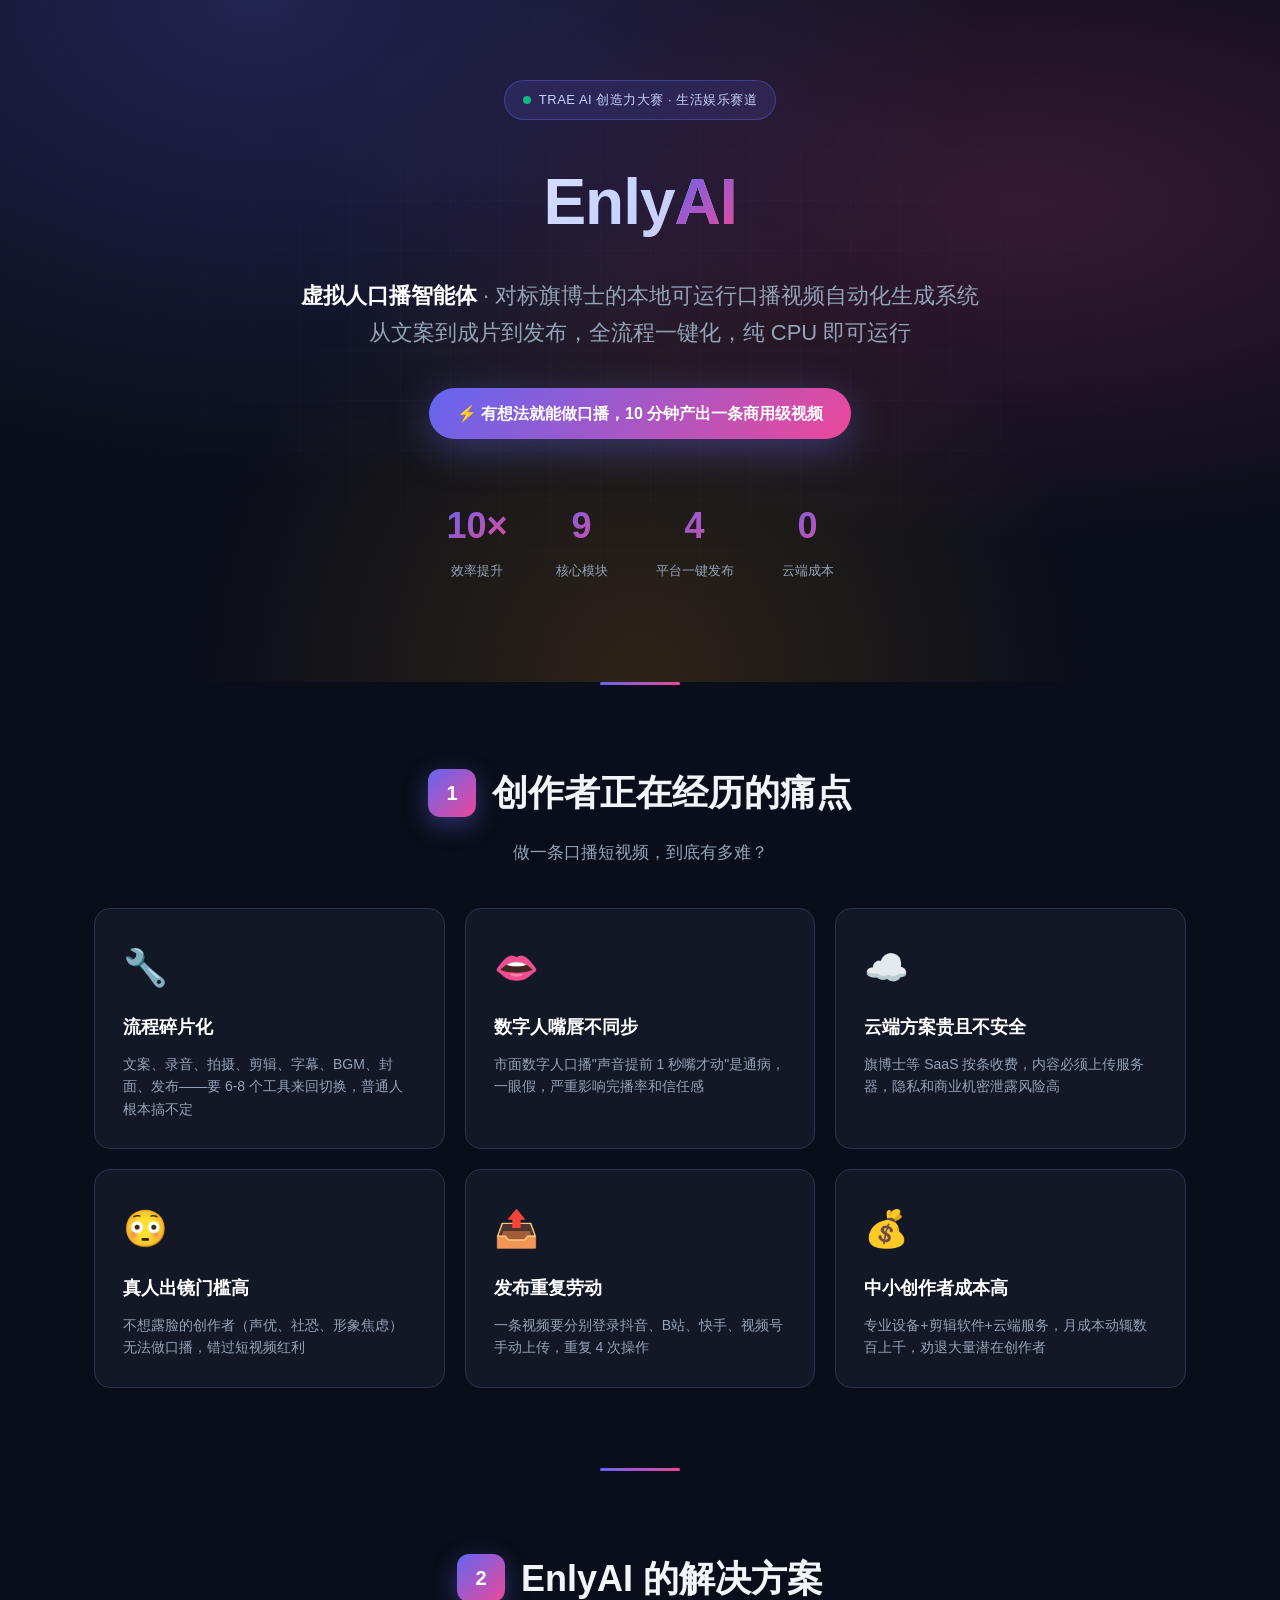
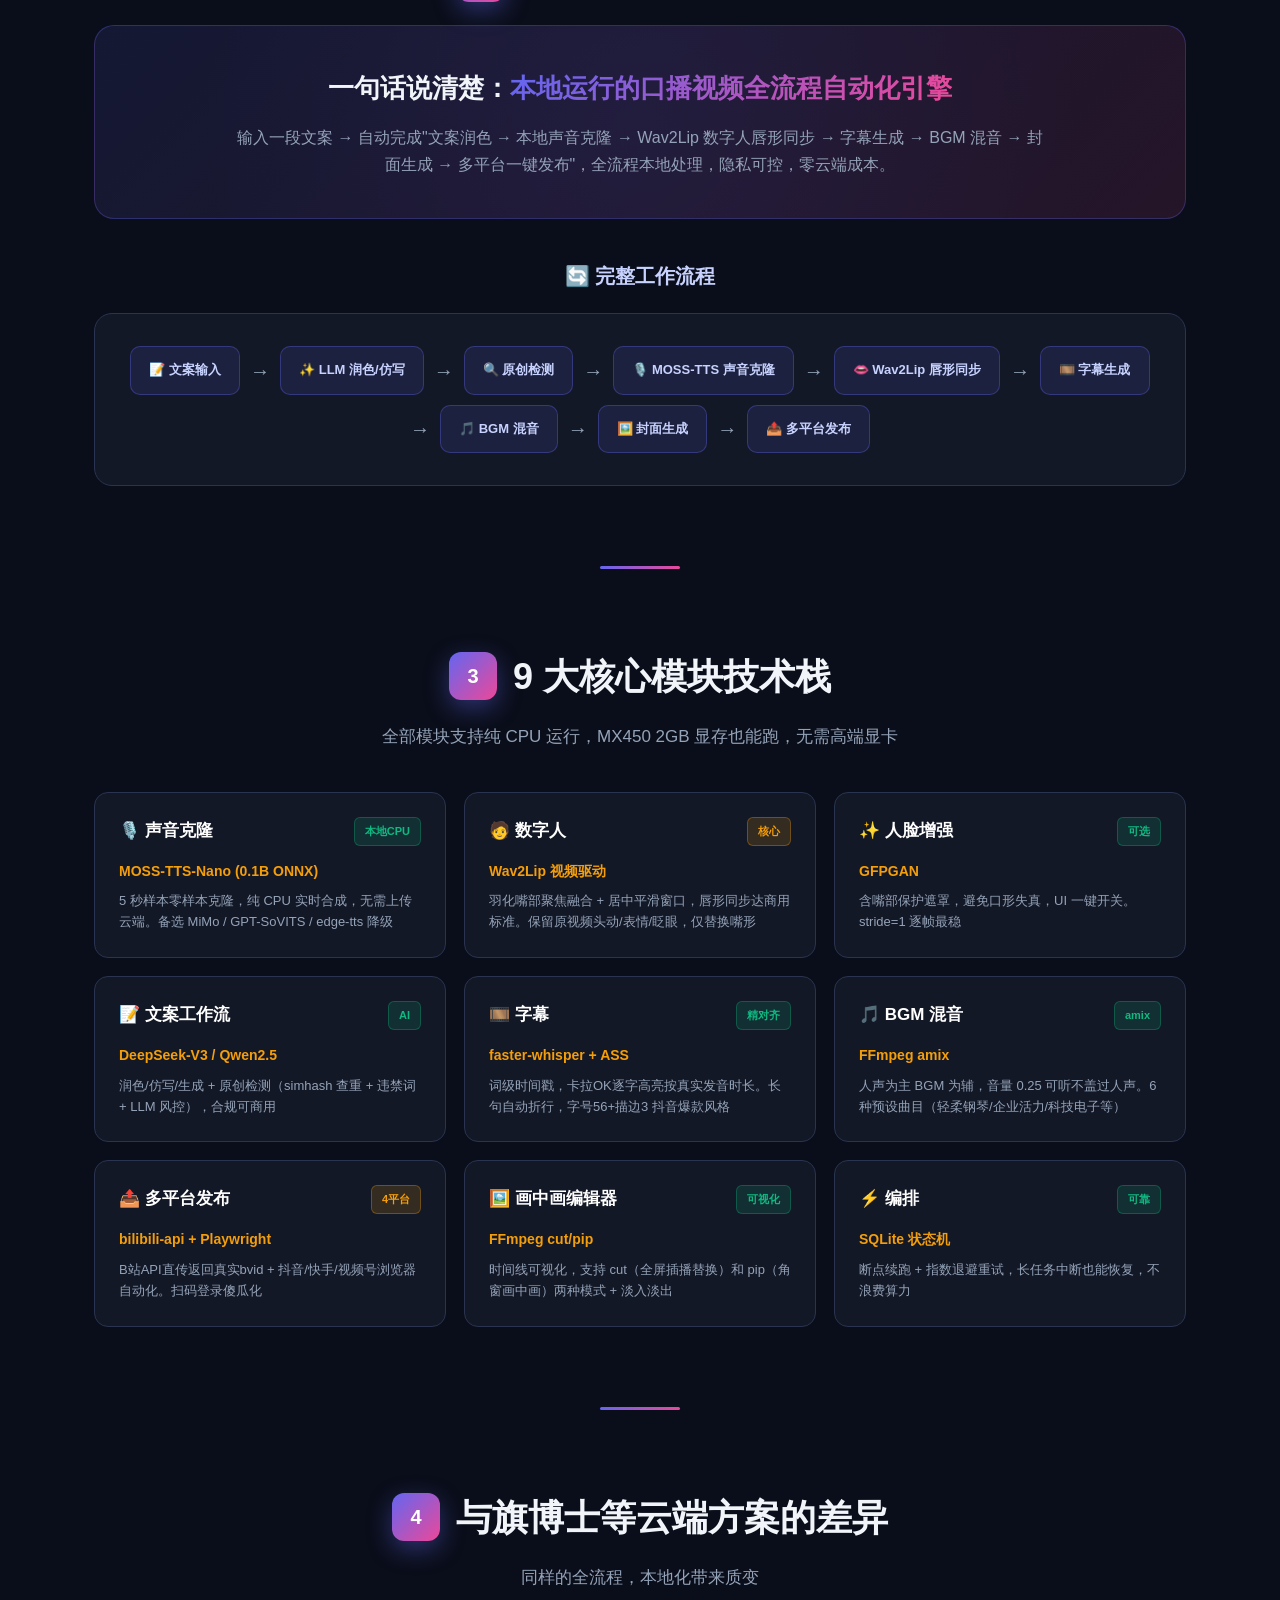
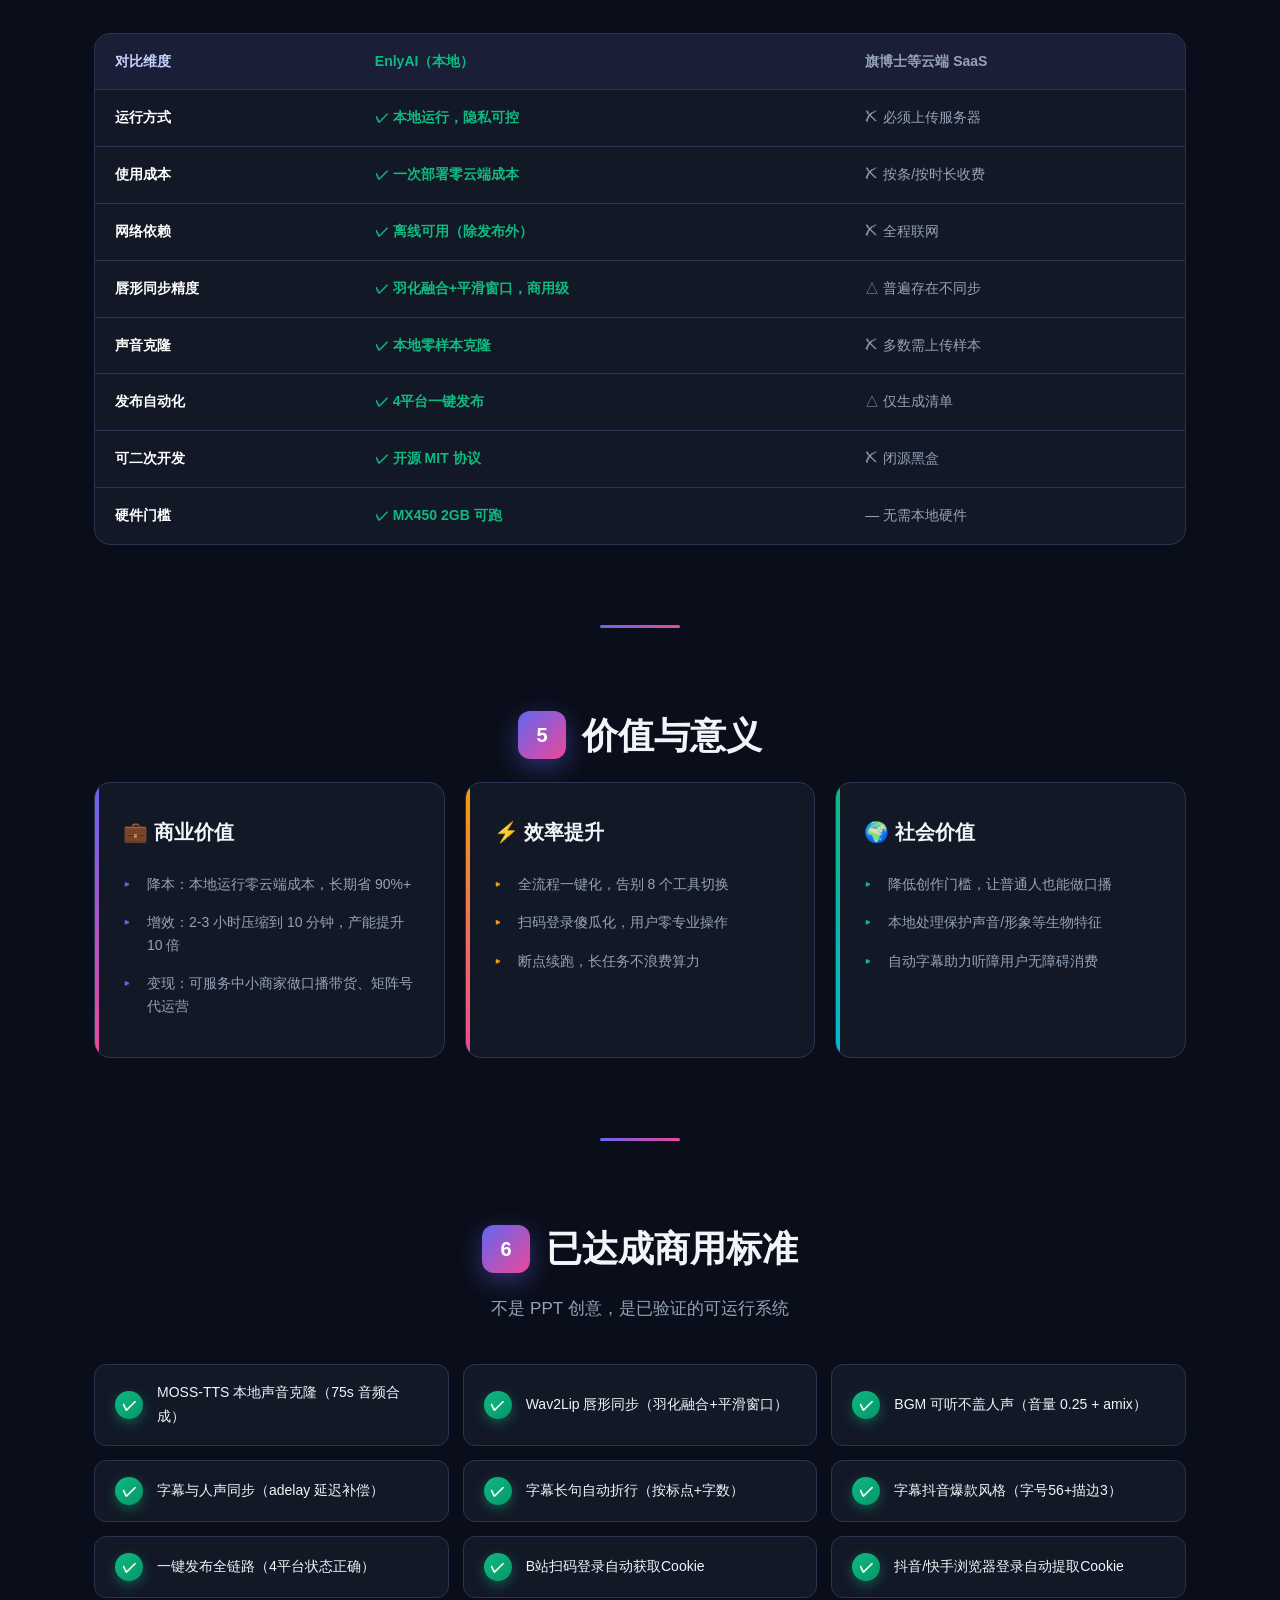
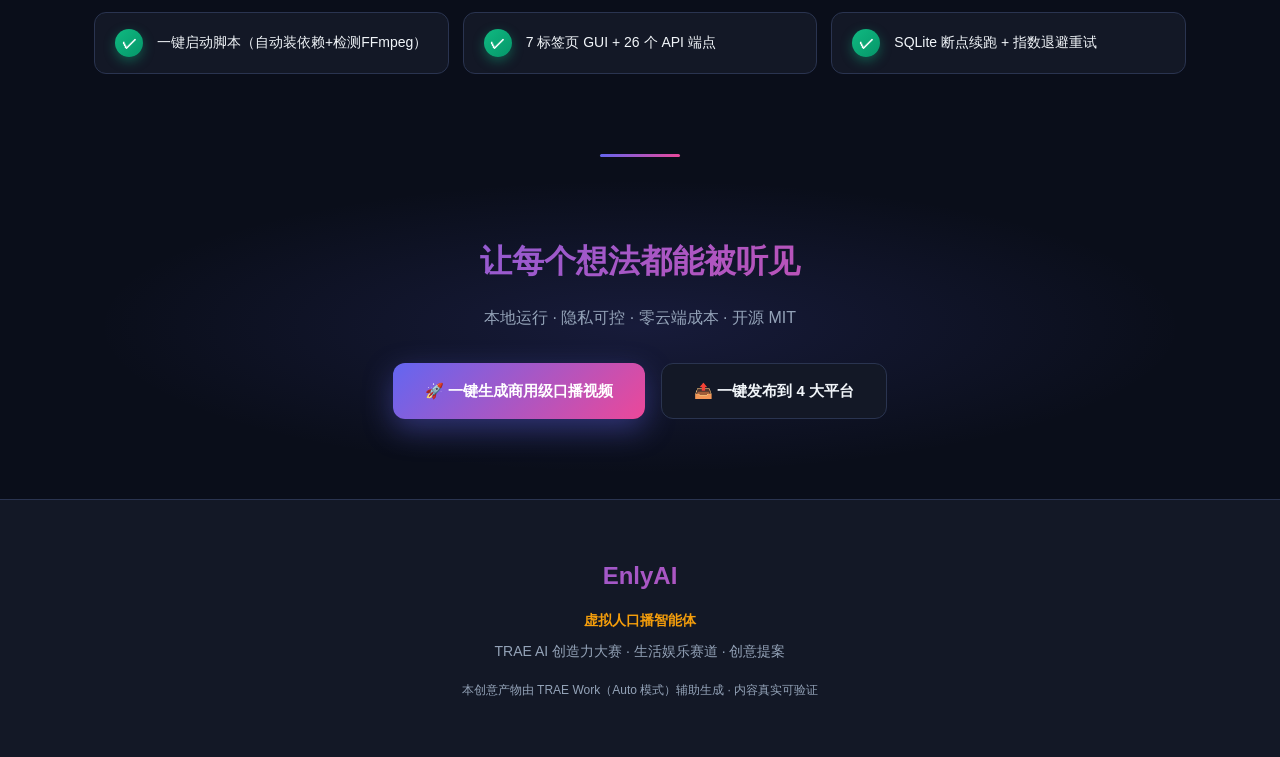
==== docs/contest/EnlyAI创意提案.html @ 4041bbb2 "docs: 添加比赛创意提案和报名文案" ====
<!DOCTYPE html>
<html lang="zh-CN">
<head>
<meta charset="UTF-8">
<meta name="viewport" content="width=device-width, initial-scale=1.0">
<title>EnlyAI · 虚拟人口播智能体 | TRAE AI 创造力大赛创意提案</title>
<style>
  :root {
    --primary: #6366f1;
    --primary-dark: #4f46e5;
    --accent: #f59e0b;
    --pink: #ec4899;
    --bg: #0a0e1a;
    --bg-card: #131826;
    --bg-card-2: #1a2138;
    --text: #f1f5f9;
    --text-muted: #94a3b8;
    --border: #2a3450;
    --success: #10b981;
    --gradient-1: linear-gradient(135deg, #6366f1 0%, #ec4899 100%);
    --gradient-2: linear-gradient(135deg, #f59e0b 0%, #ec4899 100%);
  }
  * { margin: 0; padding: 0; box-sizing: border-box; }
  html { scroll-behavior: smooth; }
  body {
    font-family: -apple-system, BlinkMacSystemFont, "Segoe UI", "PingFang SC", "Microsoft YaHei", sans-serif;
    background: var(--bg);
    color: var(--text);
    line-height: 1.7;
    min-height: 100vh;
    overflow-x: hidden;
  }
  .container { max-width: 1140px; margin: 0 auto; padding: 0 24px; }

  /* 动画 */
  @keyframes fadeInUp {
    from { opacity: 0; transform: translateY(30px); }
    to { opacity: 1; transform: translateY(0); }
  }
  @keyframes float {
    0%, 100% { transform: translateY(0); }
    50% { transform: translateY(-10px); }
  }
  @keyframes pulse-glow {
    0%, 100% { box-shadow: 0 0 20px rgba(99,102,241,0.3); }
    50% { box-shadow: 0 0 40px rgba(99,102,241,0.6); }
  }
  @keyframes shimmer {
    0% { background-position: -1000px 0; }
    100% { background-position: 1000px 0; }
  }

  /* Hero */
  .hero {
    position: relative;
    padding: 80px 24px 100px;
    text-align: center;
    overflow: hidden;
    background:
      radial-gradient(ellipse at 20% 0%, rgba(99,102,241,0.25) 0%, transparent 50%),
      radial-gradient(ellipse at 80% 30%, rgba(236,72,153,0.20) 0%, transparent 50%),
      radial-gradient(ellipse at 50% 100%, rgba(245,158,11,0.15) 0%, transparent 50%);
  }
  .hero::before {
    content: '';
    position: absolute;
    inset: 0;
    background-image:
      linear-gradient(rgba(99,102,241,0.04) 1px, transparent 1px),
      linear-gradient(90deg, rgba(99,102,241,0.04) 1px, transparent 1px);
    background-size: 50px 50px;
    mask-image: radial-gradient(ellipse at center, black 30%, transparent 70%);
  }
  .hero-content { position: relative; z-index: 1; max-width: 900px; margin: 0 auto; }
  .hero-badge {
    display: inline-flex;
    align-items: center;
    gap: 8px;
    padding: 8px 18px;
    background: rgba(99,102,241,0.15);
    border: 1px solid rgba(99,102,241,0.4);
    border-radius: 999px;
    font-size: 13px;
    color: #c7d2fe;
    margin-bottom: 28px;
    letter-spacing: 0.5px;
    animation: fadeInUp 0.6s ease-out;
  }
  .hero-badge .dot {
    width: 8px; height: 8px;
    background: var(--success);
    border-radius: 50%;
    animation: pulse-glow 2s infinite;
  }
  .hero h1 {
    font-size: 64px;
    font-weight: 800;
    margin-bottom: 20px;
    background: linear-gradient(135deg, #fff 0%, #c7d2fe 50%, #f9a8d4 100%);
    -webkit-background-clip: text;
    -webkit-text-fill-color: transparent;
    background-clip: text;
    letter-spacing: -1px;
    animation: fadeInUp 0.8s ease-out;
  }
  .hero h1 .ai-mark {
    background: var(--gradient-1);
    -webkit-background-clip: text;
    -webkit-text-fill-color: transparent;
    background-clip: text;
  }
  .hero-subtitle {
    font-size: 22px;
    color: var(--text-muted);
    max-width: 760px;
    margin: 0 auto 36px;
    animation: fadeInUp 1s ease-out;
  }
  .hero-subtitle strong { color: #fff; font-weight: 600; }
  .hero-tagline {
    display: inline-block;
    padding: 12px 28px;
    background: var(--gradient-1);
    border-radius: 999px;
    font-size: 16px;
    font-weight: 600;
    color: white;
    animation: fadeInUp 1.2s ease-out, float 3s ease-in-out infinite 1.2s;
    box-shadow: 0 10px 40px rgba(99,102,241,0.4);
  }
  .hero-stats {
    display: flex;
    justify-content: center;
    gap: 48px;
    margin-top: 56px;
    flex-wrap: wrap;
    animation: fadeInUp 1.4s ease-out;
  }
  .hero-stat { text-align: center; }
  .hero-stat .num {
    font-size: 36px;
    font-weight: 800;
    background: var(--gradient-1);
    -webkit-background-clip: text;
    -webkit-text-fill-color: transparent;
    background-clip: text;
  }
  .hero-stat .label { font-size: 13px; color: var(--text-muted); margin-top: 4px; }

  /* Sections */
  section { padding: 80px 0; position: relative; }
  section::before {
    content: '';
    position: absolute;
    top: 0; left: 50%;
    transform: translateX(-50%);
    width: 80px; height: 3px;
    background: var(--gradient-1);
    border-radius: 2px;
  }
  .section-title {
    font-size: 36px;
    font-weight: 700;
    margin-bottom: 16px;
    display: flex;
    align-items: center;
    gap: 16px;
    text-align: center;
    justify-content: center;
  }
  .section-title .num {
    display: inline-flex;
    align-items: center;
    justify-content: center;
    width: 48px; height: 48px;
    background: var(--gradient-1);
    border-radius: 12px;
    font-size: 20px;
    color: white;
    box-shadow: 0 8px 24px rgba(99,102,241,0.4);
  }
  .section-desc { color: var(--text-muted); margin-bottom: 40px; font-size: 17px; text-align: center; }

  /* Pain points */
  .pain-grid {
    display: grid;
    grid-template-columns: repeat(auto-fit, minmax(260px, 1fr));
    gap: 20px;
  }
  .pain-card {
    background: var(--bg-card);
    border: 1px solid var(--border);
    border-radius: 16px;
    padding: 28px;
    transition: all 0.3s cubic-bezier(0.4, 0, 0.2, 1);
    position: relative;
    overflow: hidden;
  }
  .pain-card::before {
    content: '';
    position: absolute;
    top: 0; left: 0; right: 0;
    height: 3px;
    background: var(--gradient-2);
    transform: scaleX(0);
    transform-origin: left;
    transition: transform 0.3s;
  }
  .pain-card:hover {
    transform: translateY(-6px);
    border-color: var(--pink);
    background: var(--bg-card-2);
  }
  .pain-card:hover::before { transform: scaleX(1); }
  .pain-card .icon {
    font-size: 36px;
    margin-bottom: 14px;
    display: inline-block;
  }
  .pain-card h3 { font-size: 18px; margin-bottom: 10px; color: #fff; }
  .pain-card p { font-size: 14px; color: var(--text-muted); line-height: 1.6; }

  /* Solution banner */
  .solution-banner {
    background: linear-gradient(135deg, rgba(99,102,241,0.12), rgba(236,72,153,0.12));
    border: 1px solid rgba(99,102,241,0.3);
    border-radius: 20px;
    padding: 40px;
    text-align: center;
    margin-bottom: 40px;
    position: relative;
    overflow: hidden;
  }
  .solution-banner::after {
    content: '';
    position: absolute;
    top: -50%; right: -50%;
    width: 200%; height: 200%;
    background: radial-gradient(circle, rgba(99,102,241,0.08) 0%, transparent 40%);
    animation: shimmer 8s linear infinite;
  }
  .solution-banner > * { position: relative; z-index: 1; }
  .solution-banner h3 { font-size: 26px; margin-bottom: 14px; }
  .solution-banner h3 .highlight {
    background: var(--gradient-1);
    -webkit-background-clip: text;
    -webkit-text-fill-color: transparent;
    background-clip: text;
  }
  .solution-banner p { color: var(--text-muted); max-width: 820px; margin: 0 auto; font-size: 16px; }

  /* Workflow */
  .workflow {
    display: flex;
    flex-wrap: wrap;
    gap: 10px;
    align-items: center;
    justify-content: center;
    padding: 32px;
    background: var(--bg-card);
    border-radius: 18px;
    border: 1px solid var(--border);
  }
  .workflow-step {
    padding: 12px 18px;
    background: rgba(99,102,241,0.12);
    border: 1px solid rgba(99,102,241,0.35);
    border-radius: 10px;
    font-size: 13px;
    font-weight: 600;
    color: #c7d2fe;
    transition: all 0.2s;
  }
  .workflow-step:hover {
    background: var(--primary);
    color: white;
    transform: scale(1.05);
  }
  .workflow-arrow { color: var(--text-muted); font-size: 20px; }

  /* Tech stack */
  .tech-grid {
    display: grid;
    grid-template-columns: repeat(auto-fit, minmax(300px, 1fr));
    gap: 18px;
  }
  .tech-card {
    background: var(--bg-card);
    border: 1px solid var(--border);
    border-radius: 14px;
    padding: 24px;
    transition: all 0.3s;
    position: relative;
  }
  .tech-card:hover {
    transform: translateY(-4px);
    border-color: var(--primary);
    background: var(--bg-card-2);
  }
  .tech-card .tech-header {
    display: flex;
    align-items: center;
    justify-content: space-between;
    margin-bottom: 14px;
  }
  .tech-card h4 { font-size: 17px; color: #fff; display: flex; align-items: center; gap: 8px; }
  .tech-card .tech-tag {
    font-size: 11px;
    padding: 4px 10px;
    background: rgba(16,185,129,0.15);
    color: var(--success);
    border-radius: 6px;
    font-weight: 600;
    border: 1px solid rgba(16,185,129,0.3);
  }
  .tech-card .tech-tag.core {
    background: rgba(245,158,11,0.15);
    color: var(--accent);
    border-color: rgba(245,158,11,0.3);
  }
  .tech-card .tech-name {
    color: var(--accent);
    font-weight: 600;
    margin-bottom: 8px;
    font-size: 14px;
  }
  .tech-card .tech-desc { font-size: 13px; color: var(--text-muted); line-height: 1.6; }

  /* Comparison */
  .compare-wrap {
    background: var(--bg-card);
    border-radius: 16px;
    overflow: hidden;
    border: 1px solid var(--border);
  }
  .compare-table {
    width: 100%;
    border-collapse: collapse;
  }
  .compare-table th, .compare-table td {
    padding: 16px 20px;
    text-align: left;
    border-bottom: 1px solid var(--border);
    font-size: 14px;
  }
  .compare-table th {
    background: rgba(99,102,241,0.08);
    font-weight: 700;
    color: #c7d2fe;
    font-size: 14px;
  }
  .compare-table tr:last-child td { border-bottom: none; }
  .compare-table tr:hover { background: rgba(99,102,241,0.05); }
  .compare-table .col-kr { color: var(--success); font-weight: 600; }
  .compare-table .col-other { color: var(--text-muted); }
  .compare-table .dim { color: #fff; font-weight: 600; }

  /* Value */
  .value-grid {
    display: grid;
    grid-template-columns: repeat(auto-fit, minmax(280px, 1fr));
    gap: 20px;
  }
  .value-card {
    background: var(--bg-card);
    border: 1px solid var(--border);
    border-radius: 16px;
    padding: 32px 28px;
    position: relative;
    overflow: hidden;
    transition: all 0.3s;
  }
  .value-card:hover { transform: translateY(-4px); }
  .value-card::before {
    content: '';
    position: absolute;
    top: 0; left: 0; bottom: 0;
    width: 4px;
    background: var(--gradient-1);
  }
  .value-card.accent::before { background: var(--gradient-2); }
  .value-card.success::before { background: linear-gradient(135deg, #10b981 0%, #06b6d4 100%); }
  .value-card h4 { font-size: 20px; margin-bottom: 16px; display: flex; align-items: center; gap: 10px; }
  .value-card ul { list-style: none; padding: 0; }
  .value-card li {
    font-size: 14px;
    color: var(--text-muted);
    padding: 8px 0;
    padding-left: 24px;
    position: relative;
    line-height: 1.6;
  }
  .value-card li::before {
    content: "▸";
    position: absolute;
    left: 0;
    color: var(--primary);
    font-weight: 700;
  }
  .value-card.accent li::before { color: var(--accent); }
  .value-card.success li::before { color: var(--success); }

  /* Verified */
  .verified-list {
    display: grid;
    grid-template-columns: repeat(auto-fit, minmax(320px, 1fr));
    gap: 14px;
  }
  .verified-item {
    display: flex;
    align-items: center;
    gap: 14px;
    padding: 16px 20px;
    background: var(--bg-card);
    border: 1px solid var(--border);
    border-radius: 12px;
    transition: all 0.2s;
  }
  .verified-item:hover {
    border-color: var(--success);
    background: var(--bg-card-2);
  }
  .verified-item .check {
    width: 28px; height: 28px;
    background: linear-gradient(135deg, #10b981 0%, #059669 100%);
    border-radius: 50%;
    display: flex; align-items: center; justify-content: center;
    color: white; font-size: 15px; font-weight: 700;
    flex-shrink: 0;
    box-shadow: 0 4px 12px rgba(16,185,129,0.4);
  }
  .verified-item span { font-size: 14px; }

  /* CTA */
  .cta {
    text-align: center;
    padding: 80px 24px;
    background:
      radial-gradient(ellipse at center, rgba(99,102,241,0.15) 0%, transparent 60%);
  }
  .cta h2 {
    font-size: 32px;
    margin-bottom: 16px;
    background: var(--gradient-1);
    -webkit-background-clip: text;
    -webkit-text-fill-color: transparent;
    background-clip: text;
  }
  .cta p { color: var(--text-muted); margin-bottom: 32px; font-size: 16px; }
  .cta-buttons { display: flex; gap: 16px; justify-content: center; flex-wrap: wrap; }
  .cta-btn {
    padding: 14px 32px;
    border-radius: 12px;
    font-size: 15px;
    font-weight: 600;
    text-decoration: none;
    display: inline-flex;
    align-items: center;
    gap: 8px;
    transition: all 0.2s;
  }
  .cta-btn.primary {
    background: var(--gradient-1);
    color: white;
    box-shadow: 0 10px 30px rgba(99,102,241,0.4);
  }
  .cta-btn.primary:hover { transform: translateY(-2px); box-shadow: 0 14px 40px rgba(99,102,241,0.5); }
  .cta-btn.secondary {
    background: var(--bg-card);
    color: var(--text);
    border: 1px solid var(--border);
  }

  /* Footer */
  .footer {
    text-align: center;
    padding: 56px 24px;
    color: var(--text-muted);
    font-size: 14px;
    border-top: 1px solid var(--border);
    background: var(--bg-card);
  }
  .footer strong { color: var(--accent); }
  .footer .logo {
    font-size: 24px;
    font-weight: 800;
    margin-bottom: 12px;
    background: var(--gradient-1);
    -webkit-background-clip: text;
    -webkit-text-fill-color: transparent;
    background-clip: text;
  }

  @media (max-width: 768px) {
    .hero h1 { font-size: 42px; }
    .hero-subtitle { font-size: 17px; }
    .section-title { font-size: 26px; flex-direction: column; gap: 8px; }
    .workflow { flex-direction: column; }
    .workflow-arrow { transform: rotate(90deg); }
    .hero-stats { gap: 32px; }
    .hero-stat .num { font-size: 28px; }
  }
</style>
</head>
<body>

<!-- Hero -->
<header class="hero">
  <div class="hero-content">
    <span class="hero-badge">
      <span class="dot"></span>
      TRAE AI 创造力大赛 · 生活娱乐赛道
    </span>
    <h1>Enly<span class="ai-mark">AI</span></h1>
    <p class="hero-subtitle">
      <strong>虚拟人口播智能体</strong> · 对标旗博士的本地可运行口播视频自动化生成系统<br>
      从文案到成片到发布，全流程一键化，纯 CPU 即可运行
    </p>
    <div class="hero-tagline">⚡ 有想法就能做口播，10 分钟产出一条商用级视频</div>

    <div class="hero-stats">
      <div class="hero-stat">
        <div class="num">10×</div>
        <div class="label">效率提升</div>
      </div>
      <div class="hero-stat">
        <div class="num">9</div>
        <div class="label">核心模块</div>
      </div>
      <div class="hero-stat">
        <div class="num">4</div>
        <div class="label">平台一键发布</div>
      </div>
      <div class="hero-stat">
        <div class="num">0</div>
        <div class="label">云端成本</div>
      </div>
    </div>
  </div>
</header>

<!-- 1. 痛点 -->
<section>
  <div class="container">
    <h2 class="section-title"><span class="num">1</span>创作者正在经历的痛点</h2>
    <p class="section-desc">做一条口播短视频，到底有多难？</p>
    <div class="pain-grid">
      <div class="pain-card">
        <div class="icon">🔧</div>
        <h3>流程碎片化</h3>
        <p>文案、录音、拍摄、剪辑、字幕、BGM、封面、发布——要 6-8 个工具来回切换，普通人根本搞不定</p>
      </div>
      <div class="pain-card">
        <div class="icon">👄</div>
        <h3>数字人嘴唇不同步</h3>
        <p>市面数字人口播"声音提前 1 秒嘴才动"是通病，一眼假，严重影响完播率和信任感</p>
      </div>
      <div class="pain-card">
        <div class="icon">☁️</div>
        <h3>云端方案贵且不安全</h3>
        <p>旗博士等 SaaS 按条收费，内容必须上传服务器，隐私和商业机密泄露风险高</p>
      </div>
      <div class="pain-card">
        <div class="icon">😳</div>
        <h3>真人出镜门槛高</h3>
        <p>不想露脸的创作者（声优、社恐、形象焦虑）无法做口播，错过短视频红利</p>
      </div>
      <div class="pain-card">
        <div class="icon">📤</div>
        <h3>发布重复劳动</h3>
        <p>一条视频要分别登录抖音、B站、快手、视频号手动上传，重复 4 次操作</p>
      </div>
      <div class="pain-card">
        <div class="icon">💰</div>
        <h3>中小创作者成本高</h3>
        <p>专业设备+剪辑软件+云端服务，月成本动辄数百上千，劝退大量潜在创作者</p>
      </div>
    </div>
  </div>
</section>

<!-- 2. 解决方案 -->
<section>
  <div class="container">
    <h2 class="section-title"><span class="num">2</span>EnlyAI 的解决方案</h2>
    <div class="solution-banner">
      <h3>一句话说清楚：<span class="highlight">本地运行的口播视频全流程自动化引擎</span></h3>
      <p>输入一段文案 → 自动完成"文案润色 → 本地声音克隆 → Wav2Lip 数字人唇形同步 → 字幕生成 → BGM 混音 → 封面生成 → 多平台一键发布"，全流程本地处理，隐私可控，零云端成本。</p>
    </div>

    <h3 style="margin: 40px 0 20px; text-align:center; color:#c7d2fe; font-size:20px;">🔄 完整工作流程</h3>
    <div class="workflow">
      <span class="workflow-step">📝 文案输入</span>
      <span class="workflow-arrow">→</span>
      <span class="workflow-step">✨ LLM 润色/仿写</span>
      <span class="workflow-arrow">→</span>
      <span class="workflow-step">🔍 原创检测</span>
      <span class="workflow-arrow">→</span>
      <span class="workflow-step">🎙️ MOSS-TTS 声音克隆</span>
      <span class="workflow-arrow">→</span>
      <span class="workflow-step">👄 Wav2Lip 唇形同步</span>
      <span class="workflow-arrow">→</span>
      <span class="workflow-step">🎞️ 字幕生成</span>
      <span class="workflow-arrow">→</span>
      <span class="workflow-step">🎵 BGM 混音</span>
      <span class="workflow-arrow">→</span>
      <span class="workflow-step">🖼️ 封面生成</span>
      <span class="workflow-arrow">→</span>
      <span class="workflow-step">📤 多平台发布</span>
    </div>
  </div>
</section>

<!-- 3. 技术栈 -->
<section>
  <div class="container">
    <h2 class="section-title"><span class="num">3</span>9 大核心模块技术栈</h2>
    <p class="section-desc">全部模块支持纯 CPU 运行，MX450 2GB 显存也能跑，无需高端显卡</p>
    <div class="tech-grid">
      <div class="tech-card">
        <div class="tech-header"><h4>🎙️ 声音克隆</h4><span class="tech-tag">本地CPU</span></div>
        <div class="tech-name">MOSS-TTS-Nano (0.1B ONNX)</div>
        <div class="tech-desc">5 秒样本零样本克隆，纯 CPU 实时合成，无需上传云端。备选 MiMo / GPT-SoVITS / edge-tts 降级</div>
      </div>
      <div class="tech-card">
        <div class="tech-header"><h4>🧑 数字人</h4><span class="tech-tag core">核心</span></div>
        <div class="tech-name">Wav2Lip 视频驱动</div>
        <div class="tech-desc">羽化嘴部聚焦融合 + 居中平滑窗口，唇形同步达商用标准。保留原视频头动/表情/眨眼，仅替换嘴形</div>
      </div>
      <div class="tech-card">
        <div class="tech-header"><h4>✨ 人脸增强</h4><span class="tech-tag">可选</span></div>
        <div class="tech-name">GFPGAN</div>
        <div class="tech-desc">含嘴部保护遮罩，避免口形失真，UI 一键开关。stride=1 逐帧最稳</div>
      </div>
      <div class="tech-card">
        <div class="tech-header"><h4>📝 文案工作流</h4><span class="tech-tag">AI</span></div>
        <div class="tech-name">DeepSeek-V3 / Qwen2.5</div>
        <div class="tech-desc">润色/仿写/生成 + 原创检测（simhash 查重 + 违禁词 + LLM 风控），合规可商用</div>
      </div>
      <div class="tech-card">
        <div class="tech-header"><h4>🎞️ 字幕</h4><span class="tech-tag">精对齐</span></div>
        <div class="tech-name">faster-whisper + ASS</div>
        <div class="tech-desc">词级时间戳，卡拉OK逐字高亮按真实发音时长。长句自动折行，字号56+描边3 抖音爆款风格</div>
      </div>
      <div class="tech-card">
        <div class="tech-header"><h4>🎵 BGM 混音</h4><span class="tech-tag">amix</span></div>
        <div class="tech-name">FFmpeg amix</div>
        <div class="tech-desc">人声为主 BGM 为辅，音量 0.25 可听不盖过人声。6 种预设曲目（轻柔钢琴/企业活力/科技电子等）</div>
      </div>
      <div class="tech-card">
        <div class="tech-header"><h4>📤 多平台发布</h4><span class="tech-tag core">4平台</span></div>
        <div class="tech-name">bilibili-api + Playwright</div>
        <div class="tech-desc">B站API直传返回真实bvid + 抖音/快手/视频号浏览器自动化。扫码登录傻瓜化</div>
      </div>
      <div class="tech-card">
        <div class="tech-header"><h4>🖼️ 画中画编辑器</h4><span class="tech-tag">可视化</span></div>
        <div class="tech-name">FFmpeg cut/pip</div>
        <div class="tech-desc">时间线可视化，支持 cut（全屏插播替换）和 pip（角窗画中画）两种模式 + 淡入淡出</div>
      </div>
      <div class="tech-card">
        <div class="tech-header"><h4>⚡ 编排</h4><span class="tech-tag">可靠</span></div>
        <div class="tech-name">SQLite 状态机</div>
        <div class="tech-desc">断点续跑 + 指数退避重试，长任务中断也能恢复，不浪费算力</div>
      </div>
    </div>
  </div>
</section>

<!-- 4. 差异化对比 -->
<section>
  <div class="container">
    <h2 class="section-title"><span class="num">4</span>与旗博士等云端方案的差异</h2>
    <p class="section-desc">同样的全流程，本地化带来质变</p>
    <div class="compare-wrap">
      <table class="compare-table">
        <thead>
          <tr>
            <th>对比维度</th>
            <th style="color:var(--success)">EnlyAI（本地）</th>
            <th style="color:var(--text-muted)">旗博士等云端 SaaS</th>
          </tr>
        </thead>
        <tbody>
          <tr><td class="dim">运行方式</td><td class="col-kr">✓ 本地运行，隐私可控</td><td class="col-other">✗ 必须上传服务器</td></tr>
          <tr><td class="dim">使用成本</td><td class="col-kr">✓ 一次部署零云端成本</td><td class="col-other">✗ 按条/按时长收费</td></tr>
          <tr><td class="dim">网络依赖</td><td class="col-kr">✓ 离线可用（除发布外）</td><td class="col-other">✗ 全程联网</td></tr>
          <tr><td class="dim">唇形同步精度</td><td class="col-kr">✓ 羽化融合+平滑窗口，商用级</td><td class="col-other">△ 普遍存在不同步</td></tr>
          <tr><td class="dim">声音克隆</td><td class="col-kr">✓ 本地零样本克隆</td><td class="col-other">✗ 多数需上传样本</td></tr>
          <tr><td class="dim">发布自动化</td><td class="col-kr">✓ 4平台一键发布</td><td class="col-other">△ 仅生成清单</td></tr>
          <tr><td class="dim">可二次开发</td><td class="col-kr">✓ 开源 MIT 协议</td><td class="col-other">✗ 闭源黑盒</td></tr>
          <tr><td class="dim">硬件门槛</td><td class="col-kr">✓ MX450 2GB 可跑</td><td class="col-other">— 无需本地硬件</td></tr>
        </tbody>
      </table>
    </div>
  </div>
</section>

<!-- 5. 价值 -->
<section>
  <div class="container">
    <h2 class="section-title"><span class="num">5</span>价值与意义</h2>
    <div class="value-grid">
      <div class="value-card">
        <h4>💼 商业价值</h4>
        <ul>
          <li>降本：本地运行零云端成本，长期省 90%+</li>
          <li>增效：2-3 小时压缩到 10 分钟，产能提升 10 倍</li>
          <li>变现：可服务中小商家做口播带货、矩阵号代运营</li>
        </ul>
      </div>
      <div class="value-card accent">
        <h4>⚡ 效率提升</h4>
        <ul>
          <li>全流程一键化，告别 8 个工具切换</li>
          <li>扫码登录傻瓜化，用户零专业操作</li>
          <li>断点续跑，长任务不浪费算力</li>
        </ul>
      </div>
      <div class="value-card success">
        <h4>🌍 社会价值</h4>
        <ul>
          <li>降低创作门槛，让普通人也能做口播</li>
          <li>本地处理保护声音/形象等生物特征</li>
          <li>自动字幕助力听障用户无障碍消费</li>
        </ul>
      </div>
    </div>
  </div>
</section>

<!-- 6. 已验证 -->
<section>
  <div class="container">
    <h2 class="section-title"><span class="num">6</span>已达成商用标准</h2>
    <p class="section-desc">不是 PPT 创意，是已验证的可运行系统</p>
    <div class="verified-list">
      <div class="verified-item"><div class="check">✓</div><span>MOSS-TTS 本地声音克隆（75s 音频合成）</span></div>
      <div class="verified-item"><div class="check">✓</div><span>Wav2Lip 唇形同步（羽化融合+平滑窗口）</span></div>
      <div class="verified-item"><div class="check">✓</div><span>BGM 可听不盖人声（音量 0.25 + amix）</span></div>
      <div class="verified-item"><div class="check">✓</div><span>字幕与人声同步（adelay 延迟补偿）</span></div>
      <div class="verified-item"><div class="check">✓</div><span>字幕长句自动折行（按标点+字数）</span></div>
      <div class="verified-item"><div class="check">✓</div><span>字幕抖音爆款风格（字号56+描边3）</span></div>
      <div class="verified-item"><div class="check">✓</div><span>一键发布全链路（4平台状态正确）</span></div>
      <div class="verified-item"><div class="check">✓</div><span>B站扫码登录自动获取Cookie</span></div>
      <div class="verified-item"><div class="check">✓</div><span>抖音/快手浏览器登录自动提取Cookie</span></div>
      <div class="verified-item"><div class="check">✓</div><span>一键启动脚本（自动装依赖+检测FFmpeg）</span></div>
      <div class="verified-item"><div class="check">✓</div><span>7 标签页 GUI + 26 个 API 端点</span></div>
      <div class="verified-item"><div class="check">✓</div><span>SQLite 断点续跑 + 指数退避重试</span></div>
    </div>
  </div>
</section>

<!-- CTA -->
<section class="cta">
  <h2>让每个想法都能被听见</h2>
  <p>本地运行 · 隐私可控 · 零云端成本 · 开源 MIT</p>
  <div class="cta-buttons">
    <span class="cta-btn primary">🚀 一键生成商用级口播视频</span>
    <span class="cta-btn secondary">📤 一键发布到 4 大平台</span>
  </div>
</section>

<!-- Footer -->
<footer class="footer">
  <div class="container">
    <div class="logo">EnlyAI</div>
    <p><strong>虚拟人口播智能体</strong></p>
    <p style="margin-top:8px;">TRAE AI 创造力大赛 · 生活娱乐赛道 · 创意提案</p>
    <p style="margin-top:16px; font-size:12px;">本创意产物由 TRAE Work（Auto 模式）辅助生成 · 内容真实可验证</p>
  </div>
</footer>

</body>
</html>
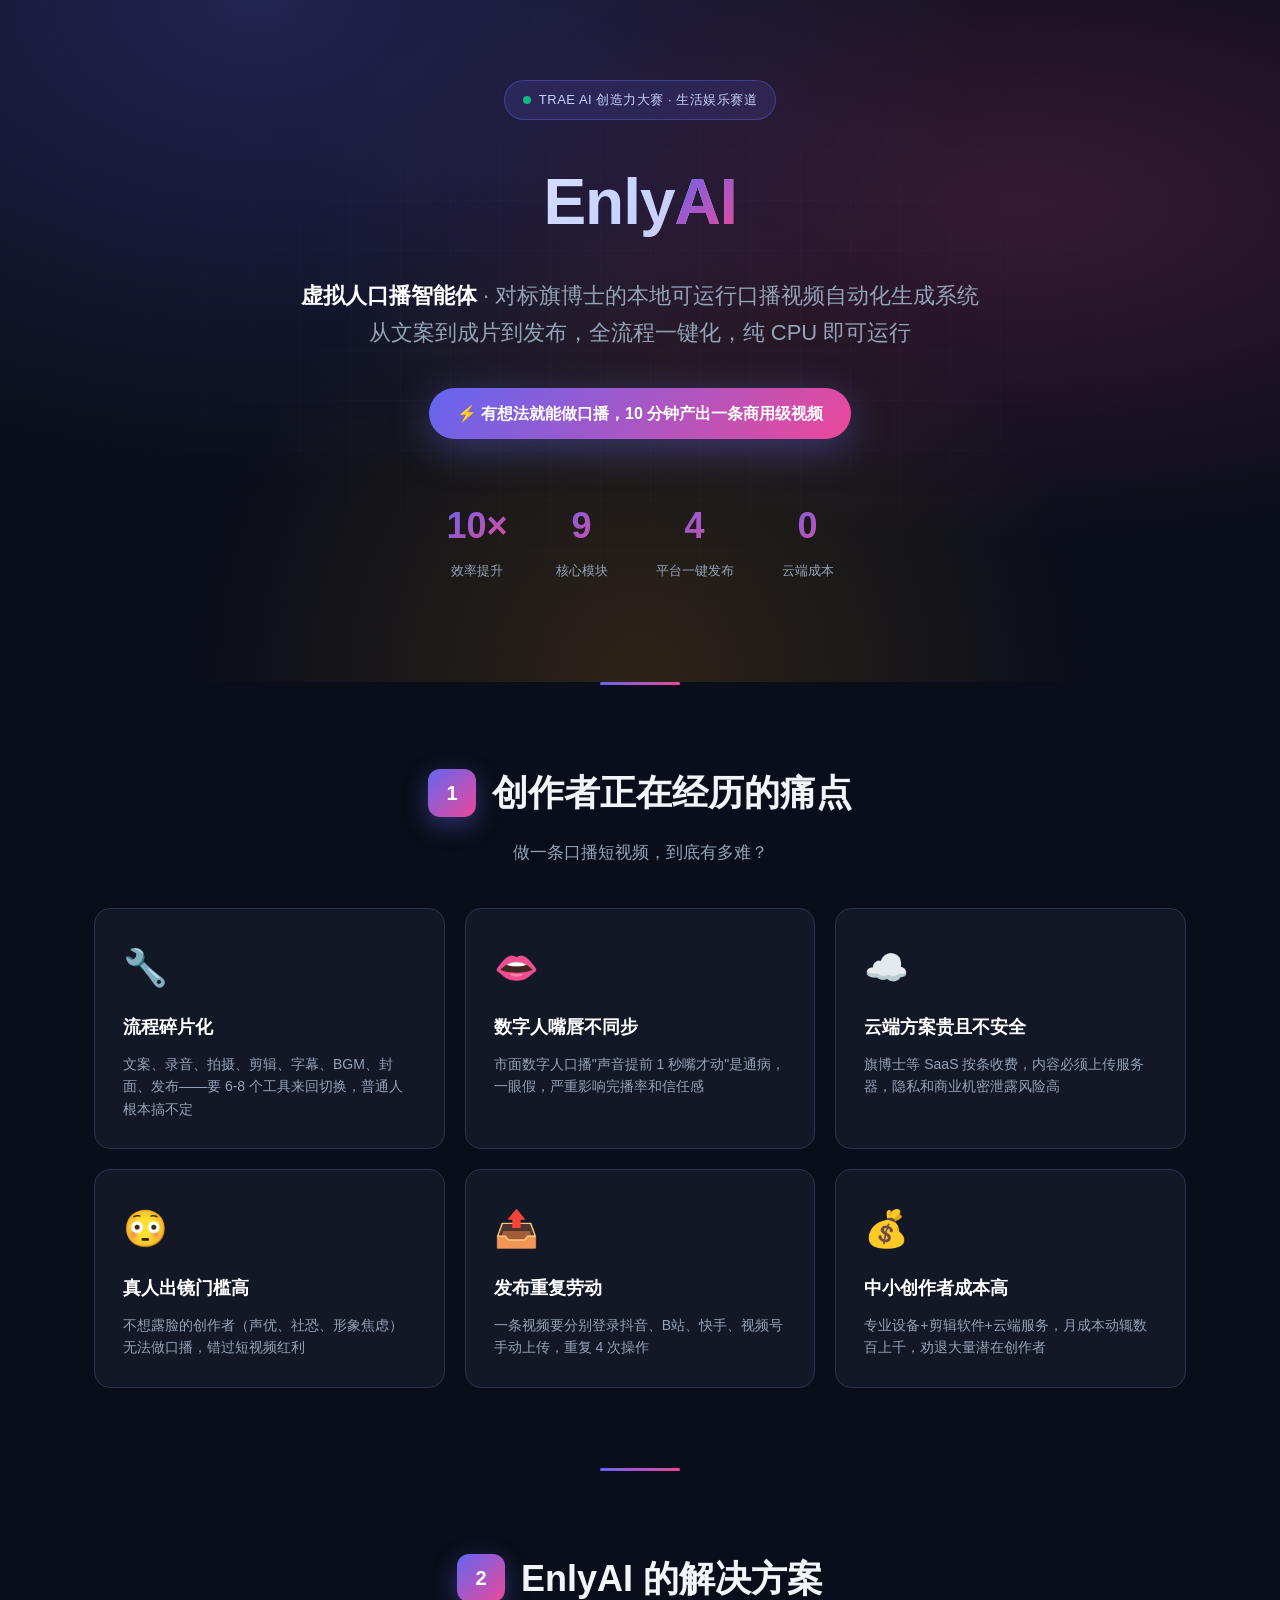
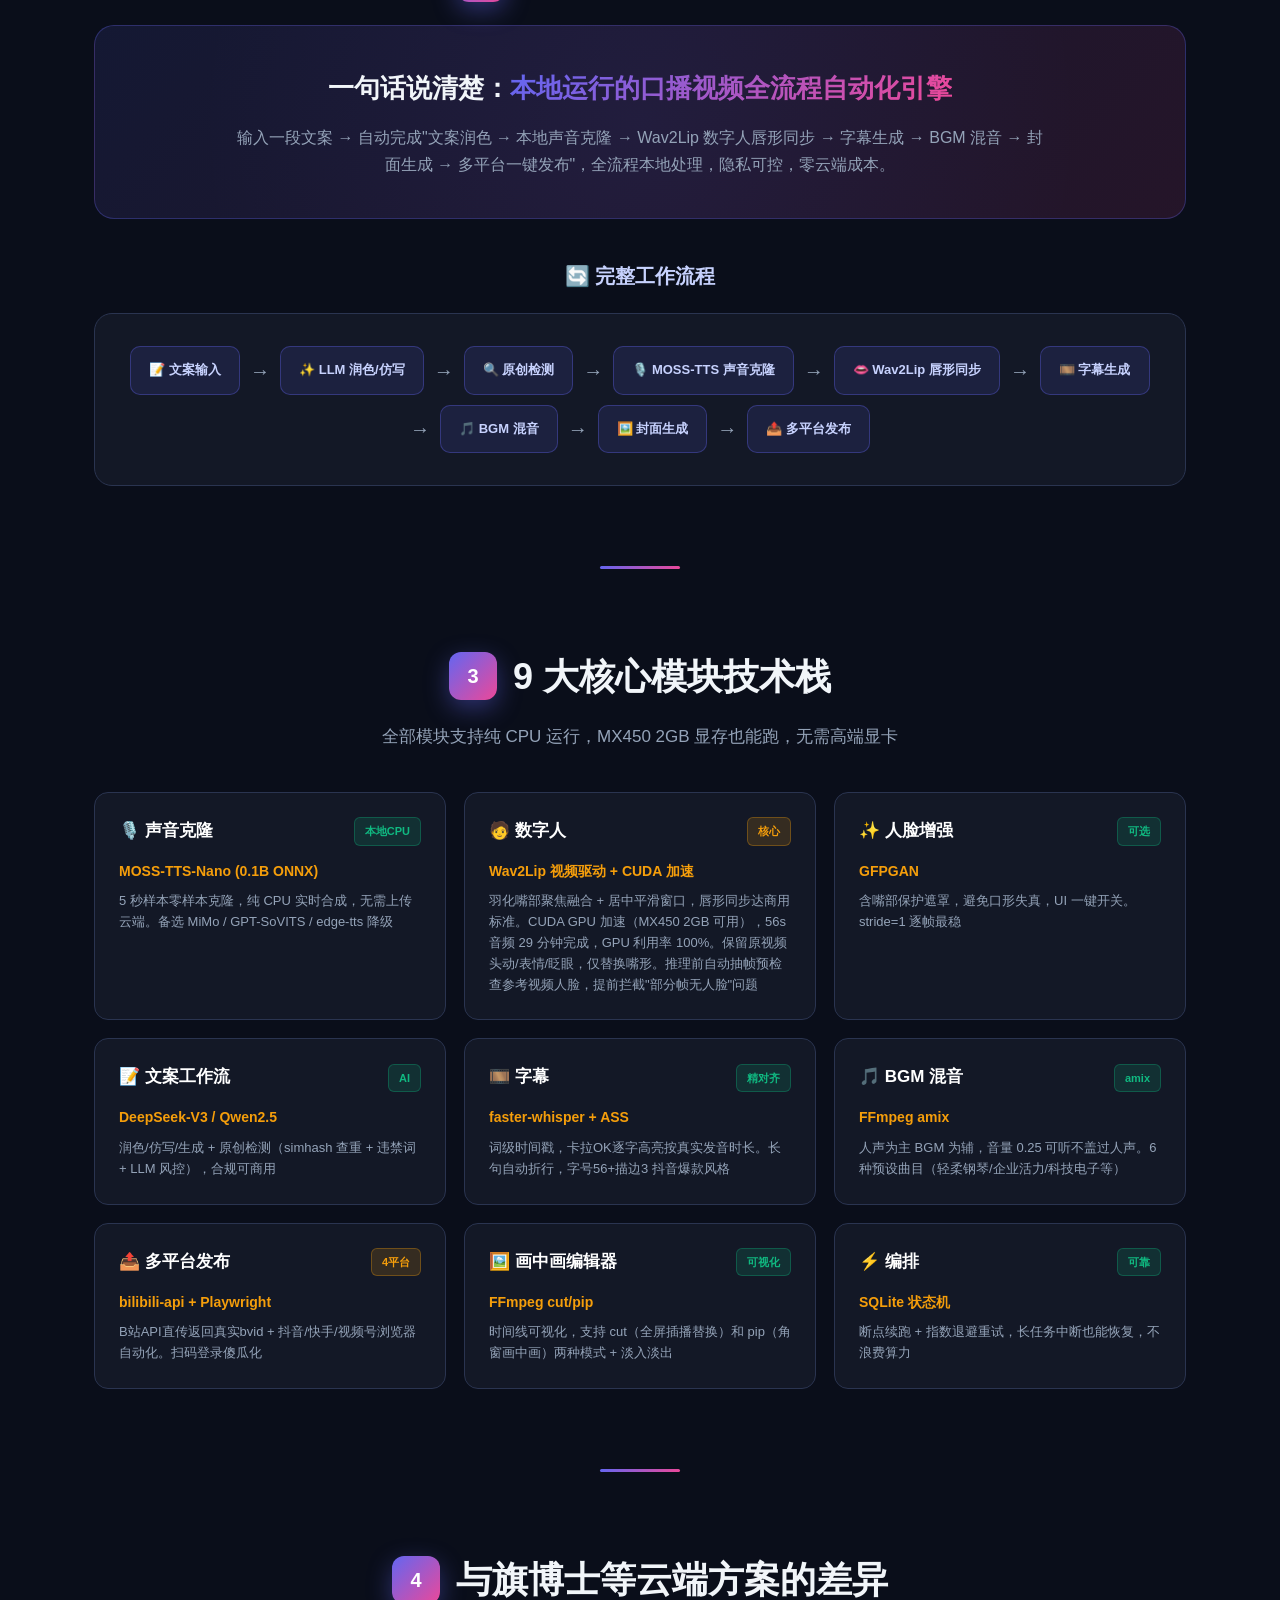
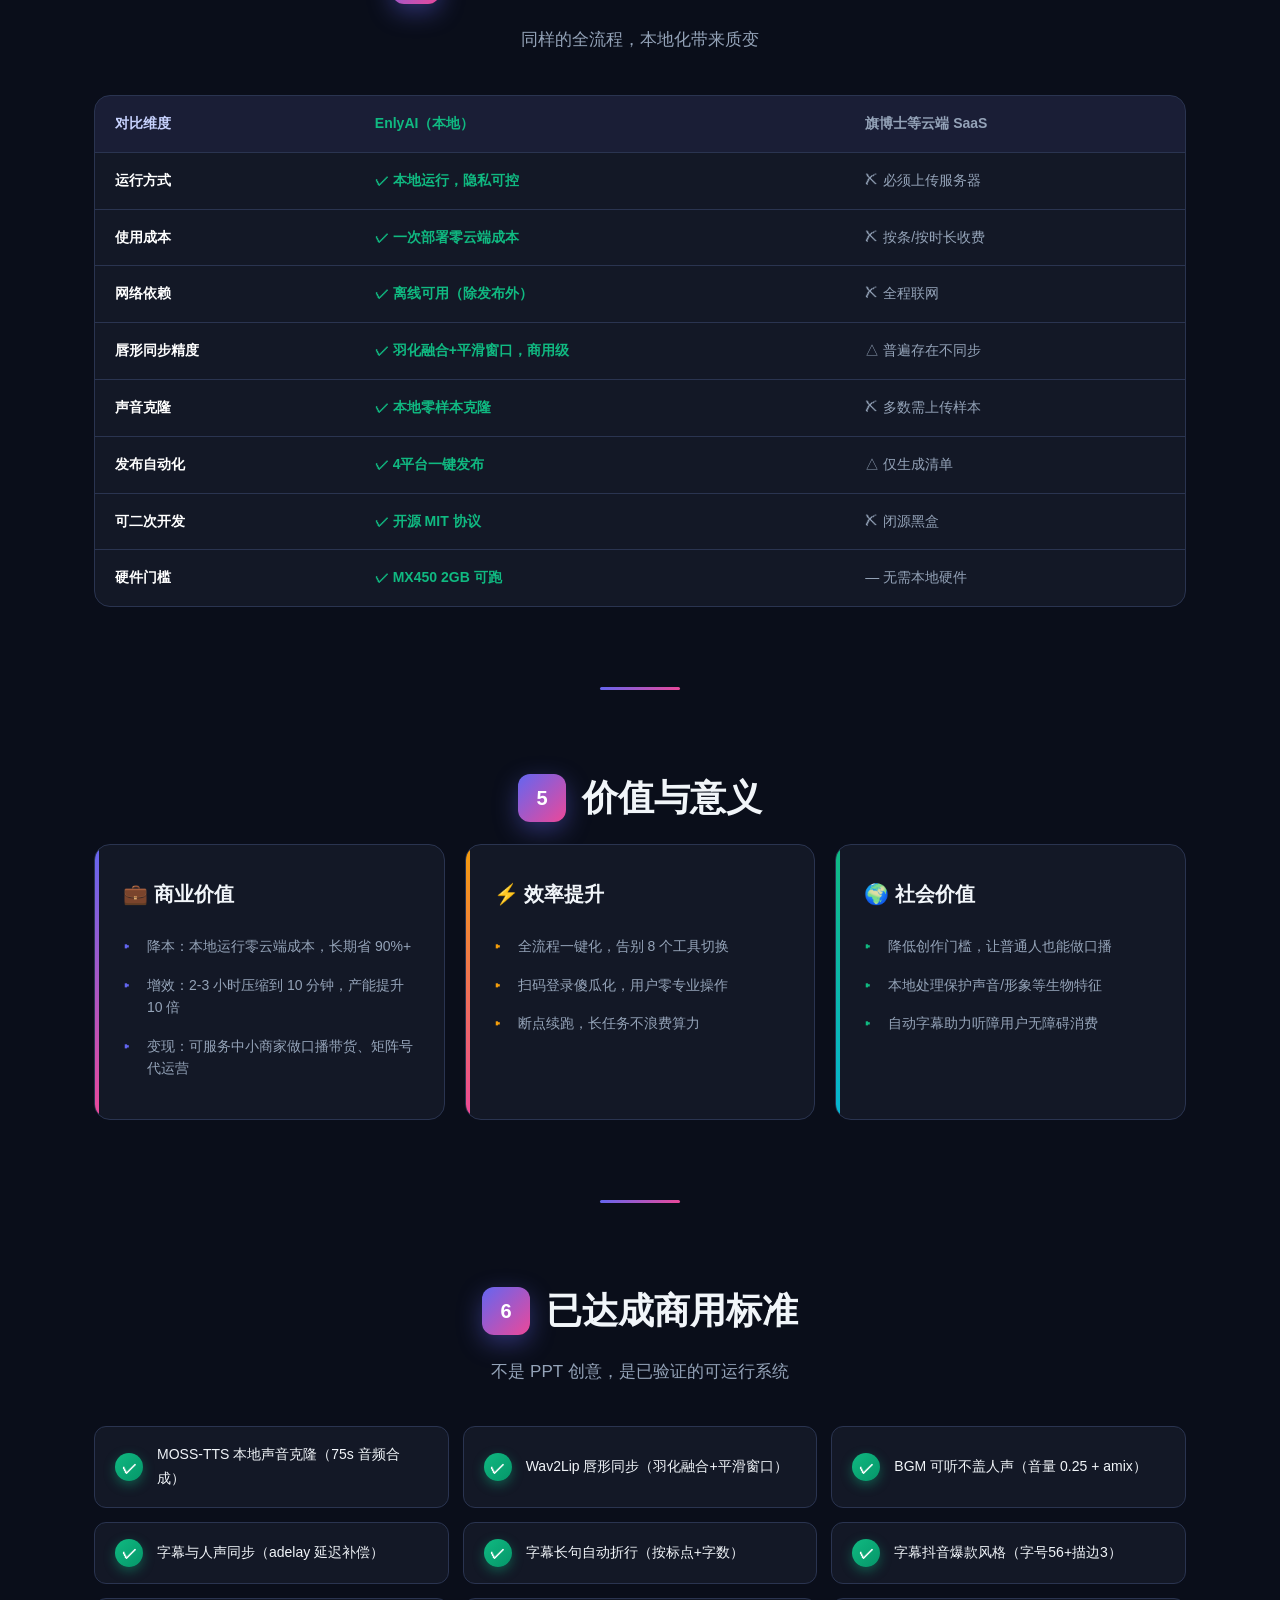
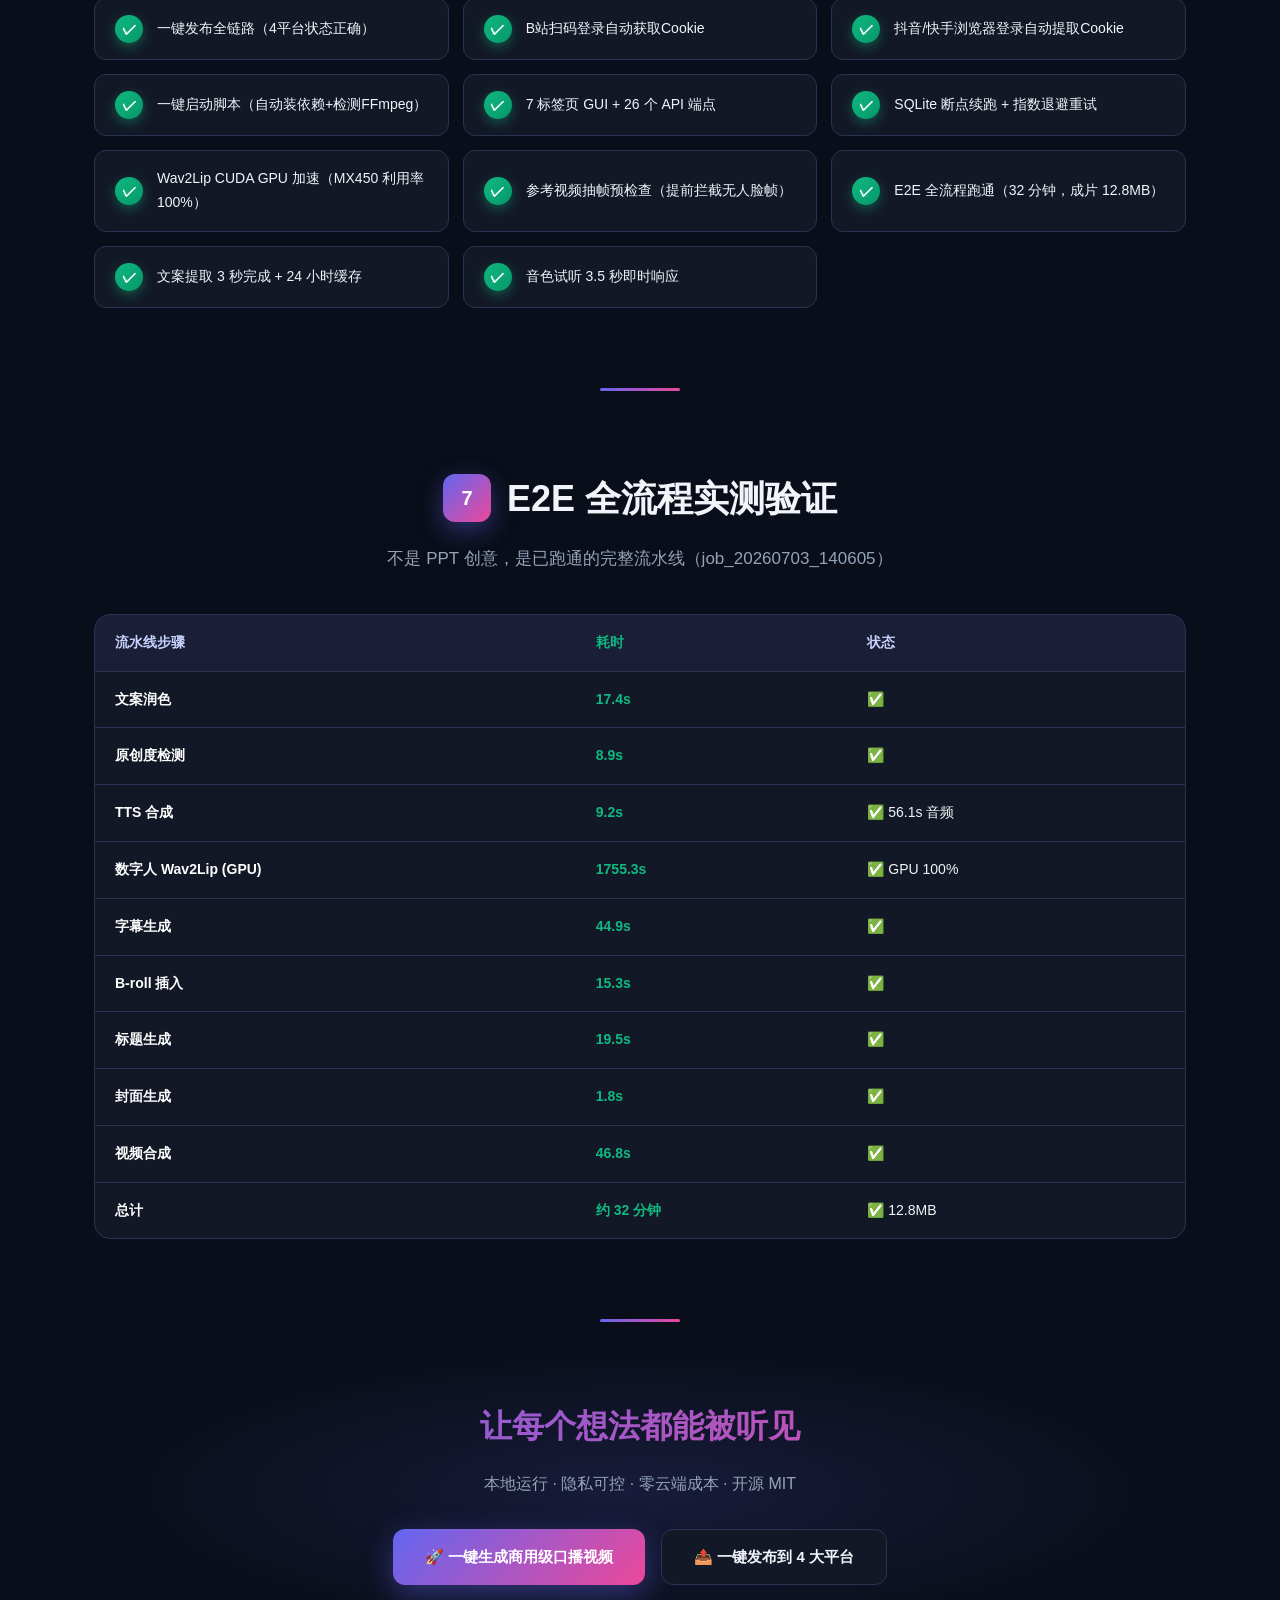
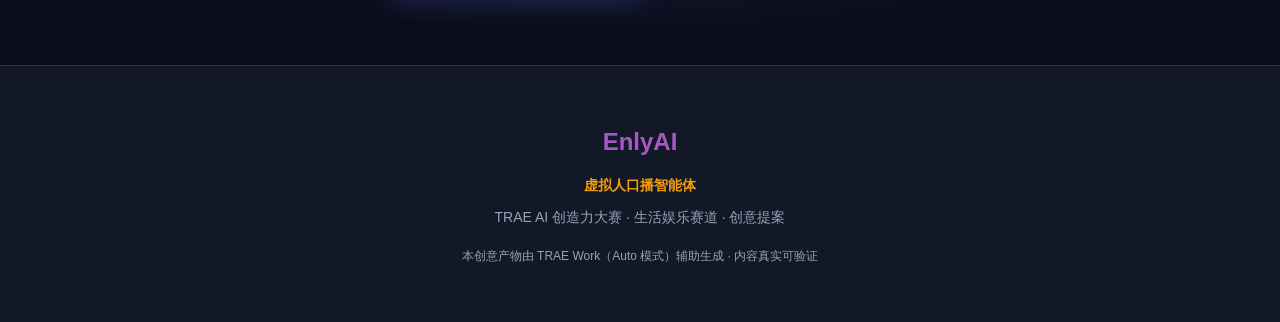
==== commit 38726037: "EnlyAI 口播智能体 v0.3.0 — 全本地链路完整版 ## 核心功能 - LLM 文案：Ollama qwen3:8b（本地推理，中文文案+标题+风控） - TTS 合成：CosyVoice3" ====
--- a/docs/contest/EnlyAI创意提案.html
+++ b/docs/contest/EnlyAI创意提案.html
@@ -624,8 +624,8 @@
       </div>
       <div class="tech-card">
         <div class="tech-header"><h4>🧑 数字人</h4><span class="tech-tag core">核心</span></div>
-        <div class="tech-name">Wav2Lip 视频驱动</div>
-        <div class="tech-desc">羽化嘴部聚焦融合 + 居中平滑窗口，唇形同步达商用标准。保留原视频头动/表情/眨眼，仅替换嘴形</div>
+        <div class="tech-name">Wav2Lip 视频驱动 + CUDA 加速</div>
+        <div class="tech-desc">羽化嘴部聚焦融合 + 居中平滑窗口，唇形同步达商用标准。CUDA GPU 加速（MX450 2GB 可用），56s 音频 29 分钟完成，GPU 利用率 100%。保留原视频头动/表情/眨眼，仅替换嘴形。推理前自动抽帧预检查参考视频人脸，提前拦截"部分帧无人脸"问题</div>
       </div>
       <div class="tech-card">
         <div class="tech-header"><h4>✨ 人脸增强</h4><span class="tech-tag">可选</span></div>
@@ -746,6 +746,42 @@
       <div class="verified-item"><div class="check">✓</div><span>一键启动脚本（自动装依赖+检测FFmpeg）</span></div>
       <div class="verified-item"><div class="check">✓</div><span>7 标签页 GUI + 26 个 API 端点</span></div>
       <div class="verified-item"><div class="check">✓</div><span>SQLite 断点续跑 + 指数退避重试</span></div>
+      <div class="verified-item"><div class="check">✓</div><span>Wav2Lip CUDA GPU 加速（MX450 利用率 100%）</span></div>
+      <div class="verified-item"><div class="check">✓</div><span>参考视频抽帧预检查（提前拦截无人脸帧）</span></div>
+      <div class="verified-item"><div class="check">✓</div><span>E2E 全流程跑通（32 分钟，成片 12.8MB）</span></div>
+      <div class="verified-item"><div class="check">✓</div><span>文案提取 3 秒完成 + 24 小时缓存</span></div>
+      <div class="verified-item"><div class="check">✓</div><span>音色试听 3.5 秒即时响应</span></div>
+    </div>
+  </div>
+</section>
+
+<!-- 7. E2E 测试 -->
+<section>
+  <div class="container">
+    <h2 class="section-title"><span class="num">7</span>E2E 全流程实测验证</h2>
+    <p class="section-desc">不是 PPT 创意，是已跑通的完整流水线（job_20260703_140605）</p>
+    <div class="compare-wrap" style="margin-top:20px;">
+      <table class="compare-table">
+        <thead>
+          <tr>
+            <th>流水线步骤</th>
+            <th style="color:var(--success)">耗时</th>
+            <th>状态</th>
+          </tr>
+        </thead>
+        <tbody>
+          <tr><td class="dim">文案润色</td><td class="col-kr">17.4s</td><td>✅</td></tr>
+          <tr><td class="dim">原创度检测</td><td class="col-kr">8.9s</td><td>✅</td></tr>
+          <tr><td class="dim">TTS 合成</td><td class="col-kr">9.2s</td><td>✅ 56.1s 音频</td></tr>
+          <tr><td class="dim">数字人 Wav2Lip (GPU)</td><td class="col-kr">1755.3s</td><td>✅ GPU 100%</td></tr>
+          <tr><td class="dim">字幕生成</td><td class="col-kr">44.9s</td><td>✅</td></tr>
+          <tr><td class="dim">B-roll 插入</td><td class="col-kr">15.3s</td><td>✅</td></tr>
+          <tr><td class="dim">标题生成</td><td class="col-kr">19.5s</td><td>✅</td></tr>
+          <tr><td class="dim">封面生成</td><td class="col-kr">1.8s</td><td>✅</td></tr>
+          <tr><td class="dim">视频合成</td><td class="col-kr">46.8s</td><td>✅</td></tr>
+          <tr><td class="dim"><strong>总计</strong></td><td class="col-kr"><strong>约 32 分钟</strong></td><td>✅ 12.8MB</td></tr>
+        </tbody>
+      </table>
     </div>
   </div>
 </section>
